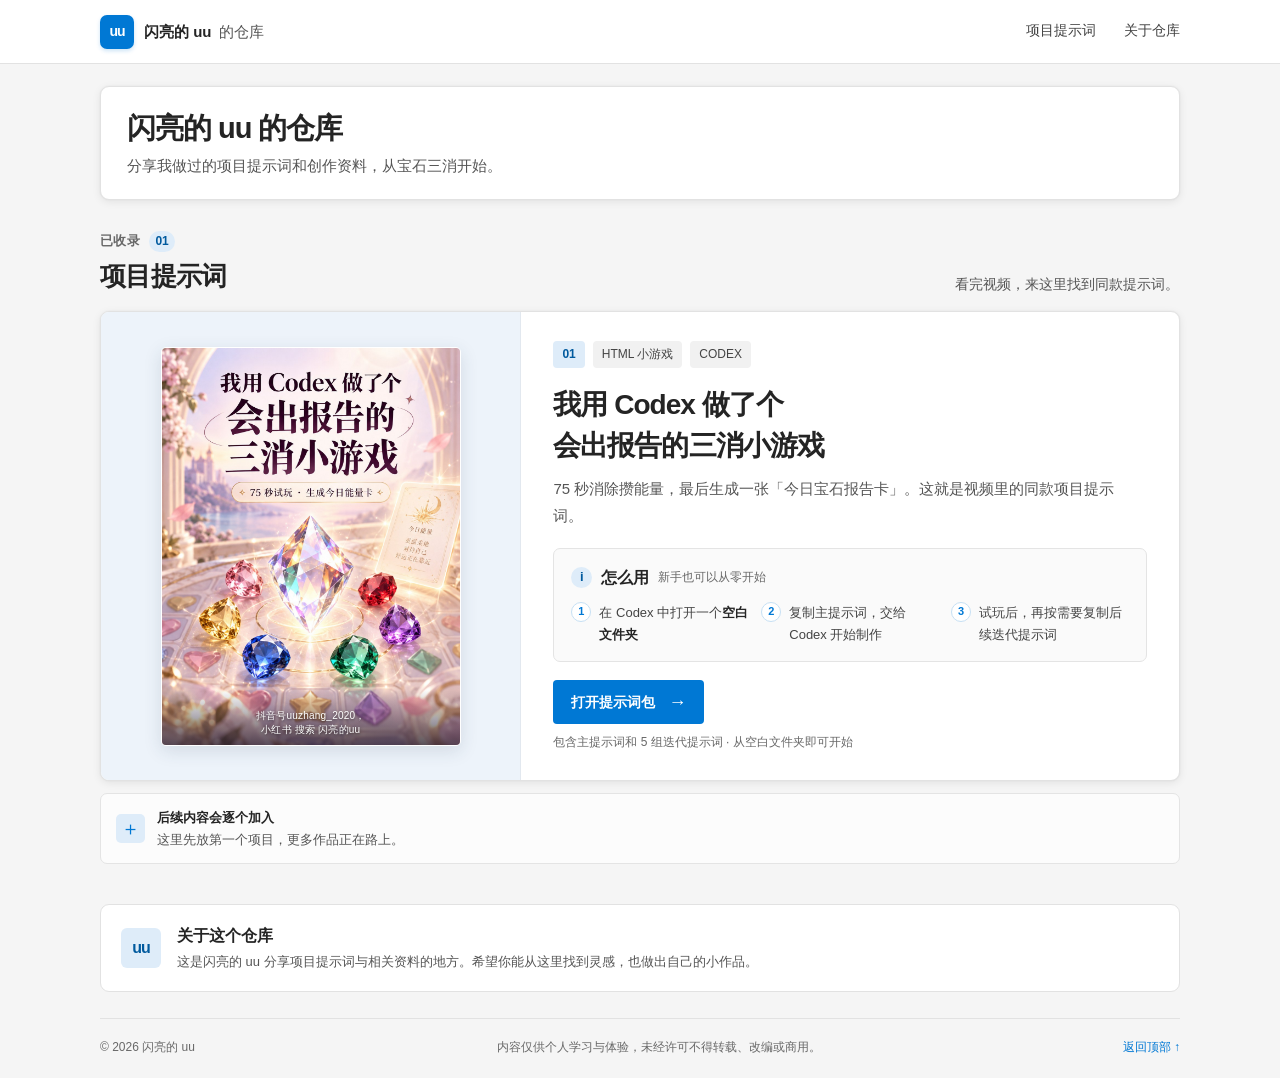
==== index.html @ 87e0e2cd "Publish responsive prompt library website" ====
<!doctype html>
<html lang="zh-CN">
<head>
  <meta charset="utf-8">
  <meta name="viewport" content="width=device-width, initial-scale=1">
  <meta name="theme-color" content="#f5f5f5">
  <meta name="description" content="闪亮的 uu 的仓库：分享项目提示词、创作资料和从零复现的方法。">
  <title>闪亮的 uu 的仓库</title>
  <link rel="stylesheet" href="./fluent.css">
</head>
<body id="top">
  <header class="topbar">
    <div class="container topbar-inner">
      <a class="brand" href="./index.html" aria-label="闪亮的 uu 的仓库首页">
        <span class="brand-mark" aria-hidden="true">uu</span>
        <span class="brand-name">闪亮的 uu <span>的仓库</span></span>
      </a>
      <nav class="top-nav" aria-label="主导航">
        <a href="#projects">项目提示词</a>
        <a href="#about">关于仓库</a>
      </nav>
    </div>
  </header>

  <main class="container">
    <section class="welcome surface" aria-labelledby="page-title">
      <h1 id="page-title">闪亮的 uu 的仓库</h1>
      <p class="welcome-description">分享我做过的项目提示词和创作资料，从宝石三消开始。</p>
    </section>

    <section class="projects" id="projects" aria-labelledby="projects-title">
      <div class="section-heading">
        <div>
          <p class="eyebrow">已收录 <span class="count-pill">01</span></p>
          <h2 id="projects-title">项目提示词</h2>
        </div>
        <p class="section-description">看完视频，来这里找到同款提示词。</p>
      </div>

      <article class="project-card surface">
        <figure class="project-cover">
          <div class="cover-frame">
            <img src="./assets/gem-game-cover-3x4.jpg" alt="短视频封面：我用 Codex 做了个会出报告的三消小游戏">
            <div class="cover-watermark" aria-label="抖音号 uuzhang_2020，小红书搜索 闪亮的 uu">
              <span>抖音号uuzhang_2020，</span>
              <span>小红书 搜索 闪亮的uu</span>
            </div>
          </div>
        </figure>
        <div class="project-content">
          <div class="project-tags"><span>01</span><span>HTML 小游戏</span><span>CODEX</span></div>
          <h3>我用 Codex 做了个<br>会出报告的三消小游戏</h3>
          <p class="project-description">75 秒消除攒能量，最后生成一张「今日宝石报告卡」。这就是视频里的同款项目提示词。</p>

          <div class="how-to" aria-labelledby="howto-title">
            <div class="how-to-heading"><span class="how-to-icon" aria-hidden="true">i</span><h4 id="howto-title">怎么用</h4><span>新手也可以从零开始</span></div>
            <ol>
              <li><span>1</span><p>在 Codex 中打开一个<strong>空白文件夹</strong></p></li>
              <li><span>2</span><p>复制主提示词，交给 Codex 开始制作</p></li>
              <li><span>3</span><p>试玩后，再按需要复制后续迭代提示词</p></li>
            </ol>
          </div>

          <a class="button button-primary" href="./gem-match.html">打开提示词包 <span aria-hidden="true">→</span></a>
          <p class="project-footnote">包含主提示词和 5 组迭代提示词 · 从空白文件夹即可开始</p>
        </div>
      </article>
      <div class="future-note"><span class="future-icon" aria-hidden="true">＋</span><p><strong>后续内容会逐个加入</strong><br><span>这里先放第一个项目，更多作品正在路上。</span></p></div>
    </section>

    <section class="about surface" id="about">
      <div class="about-mark" aria-hidden="true">uu</div>
      <div><h2>关于这个仓库</h2><p>这是闪亮的 uu 分享项目提示词与相关资料的地方。希望你能从这里找到灵感，也做出自己的小作品。</p></div>
    </section>
  </main>

  <footer class="container footer">
    <span>© 2026 闪亮的 uu</span>
    <span>内容仅供个人学习与体验，未经许可不得转载、改编或商用。</span>
    <a href="#top">返回顶部 ↑</a>
  </footer>
</body>
</html>
---- fluent.css ----
:root {
  color-scheme: light;
  --page: #f5f5f5;
  --surface: #fff;
  --ink: #242424;
  --muted: #555;
  --subtle: #686868;
  --line: #e2e2e2;
  --blue: #0078d4;
  --blue-hover: #106ebe;
  --blue-soft: #eff6fc;
  --blue-line: #c7e0f4;
  --radius: 9px;
  --shadow: 0 2px 8px rgba(0, 0, 0, .08), 0 0 2px rgba(0, 0, 0, .06);
  font-family: "Segoe UI", "Segoe UI Variable", "Microsoft YaHei UI", "Microsoft YaHei", sans-serif;
}

* { box-sizing: border-box; }
html { scroll-behavior: smooth; }
body { margin: 0; color: var(--ink); background: var(--page); font-size: 15px; line-height: 1.6; -webkit-font-smoothing: antialiased; }
button, a { font: inherit; }
a { color: var(--blue); }
.container { width: min(1080px, calc(100% - 48px)); margin-inline: auto; }
.surface { background: var(--surface); border: 1px solid var(--line); border-radius: var(--radius); box-shadow: var(--shadow); }

.topbar { height: 64px; background: #fff; border-bottom: 1px solid var(--line); }
.topbar-inner { height: 100%; display: flex; align-items: center; justify-content: space-between; }
.brand { display: inline-flex; align-items: center; gap: 10px; color: var(--ink); text-decoration: none; }
.brand-mark { display: grid; place-items: center; width: 34px; height: 34px; border-radius: 7px; background: var(--blue); color: #fff; font-size: 14px; font-weight: 700; letter-spacing: -1px; box-shadow: 0 2px 4px #0078d433; }
.brand-name { font-size: 15px; font-weight: 600; }
.brand-name span { margin-left: 3px; color: var(--muted); font-weight: 400; }
.top-nav { display: flex; align-items: center; gap: 28px; height: 100%; }
.top-nav a, .back-link { height: 100%; display: inline-flex; align-items: center; color: #424242; text-decoration: none; font-size: 14px; }
.top-nav a { border-bottom: 2px solid transparent; }
.top-nav a:hover, .top-nav a:focus-visible { color: var(--blue); border-color: var(--blue); }
.back-link { height: auto; gap: 8px; color: var(--blue); }

/* A quiet welcome area: title and one-line description only. */
.welcome { margin-top: 22px; padding: 22px 26px 20px; }
.welcome h1 { margin: 0; font-size: 29px; line-height: 1.35; letter-spacing: -.035em; font-weight: 650; }
.welcome-description { margin: 5px 0 0; color: var(--muted); font-size: 15px; line-height: 1.7; }

.projects { padding: 31px 0 26px; }
.section-heading { display: flex; align-items: end; justify-content: space-between; margin-bottom: 14px; }
.section-heading .eyebrow { margin: 0 0 4px; }
.eyebrow { margin: 0 0 12px; display: flex; align-items: center; gap: 9px; color: var(--subtle); font-size: 13px; font-weight: 600; letter-spacing: .035em; }
.count-pill { min-width: 25px; height: 21px; display: inline-grid; place-items: center; padding: 0 6px; border-radius: 11px; color: #005a9e; background: #deecf9; font-size: 12px; letter-spacing: 0; }
.section-heading h2 { margin: 0; font-size: 26px; font-weight: 600; letter-spacing: -.025em; }
.section-description { margin: 0 1px 2px 16px; color: var(--muted); text-align: right; font-size: 14px; }

.project-card { display: grid; grid-template-columns: minmax(290px, .78fr) minmax(0, 1.22fr); min-height: 0; overflow: hidden; }
.project-cover { position: relative; display: flex; align-items: center; justify-content: center; margin: 0; padding: 20px; background: #edf3fa; border-right: 1px solid #e2e8ef; }
.cover-frame { position: relative; width: min(100%, 300px); overflow: hidden; border: 1px solid #fff; border-radius: 5px; box-shadow: 0 5px 18px #263b5222; }
.cover-frame img { display: block; width: 100%; height: auto; aspect-ratio: 3 / 4; object-fit: cover; }
.cover-watermark { position: absolute; right: 0; bottom: 0; left: 0; display: grid; gap: 1px; padding: 19px 8px 8px; background: linear-gradient(180deg, transparent 0%, #21172bbd 100%); color: #fff; text-align: center; text-shadow: 0 1px 3px #0009; font-size: 10px; line-height: 1.35; letter-spacing: .02em; }
.project-content { padding: 29px 32px 28px; align-self: center; }
.project-tags { display: flex; flex-wrap: wrap; align-items: center; gap: 8px; }
.project-tags span { padding: 4px 9px; border-radius: 4px; background: #f1f1f1; color: #444; font-size: 12px; }
.project-tags span:first-child { color: #005a9e; background: #deecf9; font-weight: 700; }
.project-content h3 { margin: 17px 0 8px; font-size: 28px; line-height: 1.45; font-weight: 600; letter-spacing: -.035em; }
.project-description { max-width: 570px; margin: 0 0 19px; color: var(--muted); font-size: 15px; line-height: 1.8; }
.how-to { padding: 16px 17px; border: 1px solid #e4e4e4; border-radius: 7px; background: #fafafa; }
.how-to-heading { display: flex; align-items: center; gap: 9px; margin-bottom: 12px; }
.how-to-icon { flex: 0 0 auto; display: grid; place-items: center; width: 21px; height: 21px; border-radius: 50%; color: #005a9e; background: #deecf9; font-size: 13px; font-weight: 700; font-style: normal; }
.how-to-heading h4, .how-to-heading h2 { margin: 0; font-size: 16px; font-weight: 600; }
.how-to-heading>span:last-child { color: var(--subtle); font-size: 12px; }
.how-to ol { display: grid; grid-template-columns: repeat(3, 1fr); gap: 12px; margin: 0; padding: 0; list-style: none; }
.how-to li { display: grid; grid-template-columns: 21px 1fr; gap: 7px; align-items: start; }
.how-to li>span { display: grid; place-items: center; width: 20px; height: 20px; border-radius: 50%; color: var(--blue); background: white; border: 1px solid var(--blue-line); font-size: 11px; font-weight: 600; }
.how-to li p { margin: 0; color: #444; font-size: 13px; line-height: 1.65; }
.how-to li strong { color: #252525; font-weight: 650; }
.button { min-height: 44px; padding: 0 17px; display: inline-flex; align-items: center; justify-content: center; gap: 13px; border: 1px solid transparent; border-radius: 4px; font-size: 14px; font-weight: 600; text-decoration: none; cursor: pointer; transition: background-color .15s ease, box-shadow .15s ease; }
.button-primary { color: white; background: var(--blue); }
.button-primary:hover, .button-primary:focus-visible { background: var(--blue-hover); box-shadow: 0 2px 5px #0002; }
.project-content>.button { margin-top: 18px; }
.project-content>.button span { font-size: 18px; }
.project-footnote { margin: 9px 0 0; color: var(--subtle); font-size: 12px; }
.future-note { display: flex; align-items: center; gap: 12px; margin-top: 12px; padding: 13px 15px; border: 1px solid #e4e4e4; border-radius: 7px; background: #ffffffba; }
.future-icon { flex: 0 0 auto; display: grid; place-items: center; width: 29px; height: 29px; color: var(--blue); background: #deecf9; border-radius: 5px; font-size: 19px; }
.future-note p { margin: 0; font-size: 13px; line-height: 1.65; }
.future-note strong { font-weight: 600; }
.future-note p span { color: var(--muted); }
.about { display: flex; align-items: center; gap: 16px; margin: 14px 0 26px; padding: 18px 20px; box-shadow: none; }
.about-mark { flex: 0 0 auto; width: 40px; height: 40px; display: grid; place-items: center; border-radius: 6px; color: #005a9e; background: #deecf9; font-size: 16px; font-weight: 700; letter-spacing: -1px; }
.about h2 { margin: 0 0 3px; font-size: 16px; font-weight: 600; }
.about p { margin: 0; color: var(--muted); font-size: 13px; }
.footer { min-height: 60px; display: flex; align-items: center; justify-content: space-between; gap: 15px; border-top: 1px solid var(--line); color: var(--subtle); font-size: 12px; }
.footer a { color: var(--blue); text-decoration: none; white-space: nowrap; }

/* Prompt reader */
.prompt-container { max-width: 900px; padding-top: 19px; padding-bottom: 36px; }
.breadcrumb { display: flex; align-items: center; gap: 9px; color: var(--subtle); font-size: 13px; }
.breadcrumb a { color: var(--blue); text-decoration: none; }
.prompt-heading { padding: 30px 0 20px; }
.prompt-heading .eyebrow { margin-bottom: 9px; }
.prompt-heading h1 { margin: 0 0 8px; font-size: 34px; line-height: 1.35; font-weight: 600; letter-spacing: -.04em; }
.prompt-heading>p:not(.eyebrow) { max-width: 670px; margin: 0; color: var(--muted); font-size: 15px; line-height: 1.8; }
.prompt-tags { display: flex; flex-wrap: wrap; gap: 7px; margin-top: 12px; }
.prompt-tags span { padding: 4px 9px; border-radius: 4px; background: #ededed; color: #444; font-size: 12px; }
.how-to-detail { margin-bottom: 13px; padding: 16px 18px; background: #fff; }
.how-to-detail .how-to-heading { margin-bottom: 12px; }
.how-to-detail .how-to-heading h2 { font-size: 16px; }
.how-to-detail .how-to-heading>span:last-child { margin-left: 2px; }
.how-to-detail ol { grid-template-columns: repeat(3, 1fr); }
.how-to-detail li p { font-size: 13px; }
.how-to-tip { margin: 11px 0 0; padding-top: 9px; border-top: 1px solid #eee; color: var(--subtle); font-size: 12px; }
.prompt-tools { position: sticky; top: 0; z-index: 5; display: flex; align-items: center; justify-content: space-between; gap: 14px; margin: 0 -1px 12px; padding: 10px 0; background: #f5f5f5ee; border-bottom: 1px solid var(--line); backdrop-filter: blur(10px); }
.load-status { display: flex; align-items: center; gap: 8px; color: var(--muted); font-size: 13px; }
.load-status .status-dot { flex: 0 0 auto; width: 8px; height: 8px; background: #107c10; border-radius: 50%; }
.tool-buttons { display: flex; gap: 8px; }
.tool-buttons .button { min-height: 42px; font-size: 13px; }
.tool-buttons .button span { font-size: 16px; }
.button:disabled { cursor: wait; opacity: .55; }
.button-secondary { color: #333; background: white; border-color: #d1d1d1; }
.button-secondary:hover { background: #f8f8f8; border-color: #bdbdbd; }
.prompt-document { padding: 26px 32px 36px; overflow: hidden; }
.prompt-document h1 { margin: 0 0 12px; padding-bottom: 15px; border-bottom: 1px solid var(--line); font-size: 26px; line-height: 1.45; font-weight: 600; }
.prompt-document h2 { margin: 26px 0 9px; font-size: 19px; font-weight: 600; line-height: 1.5; }
.prompt-document p { margin: 10px 0; color: #383838; font-size: 14px; line-height: 1.9; }
.prompt-document ol, .prompt-document ul { padding-left: 23px; color: #383838; }
.prompt-document li { margin: 6px 0; padding-left: 2px; font-size: 14px; line-height: 1.85; }
.prompt-document li::marker { color: var(--blue); }
.prompt-document code { padding: 2px 5px; border-radius: 3px; background: #f3f3f3; color: #333; font-family: Consolas, "Courier New", monospace; font-size: .95em; }
.prompt-document pre { position: relative; margin: 13px 0 20px; padding: 17px 18px; overflow: auto; border: 1px solid #dedede; border-radius: 6px; background: #f7f7f7; color: #333; white-space: pre-wrap; overflow-wrap: anywhere; font: 12px/1.85 Consolas, "Courier New", monospace; }
.prompt-document pre code { padding: 0; color: inherit; background: transparent; font: inherit; }
.prompt-document .copy-snippet { float: right; margin: 0 0 8px 10px; padding: 5px 9px; border: 1px solid #d1d1d1; border-radius: 3px; background: #fff; color: #005a9e; font: 12px "Segoe UI", sans-serif; cursor: pointer; }
.prompt-document .copy-snippet:hover { border-color: var(--blue); background: var(--blue-soft); }
.prompt-document .doc-rule { height: 1px; margin: 23px 0; border: 0; background: var(--line); }
.document-loading { min-height: 180px; display: grid; place-content: center; justify-items: center; color: var(--muted); font-size: 14px; }
.loading-icon { color: var(--blue); font-size: 24px; }
.rights-note { display: flex; gap: 10px; margin-top: 12px; padding: 13px 15px; border: 1px solid #e1e1e1; border-radius: 6px; background: #fff; }
.rights-icon { color: var(--blue); font-size: 17px; }
.rights-note p { margin: 0; color: var(--muted); font-size: 12px; line-height: 1.8; }
.rights-note strong { color: #333; font-size: 13px; }
.bottom-back { display: inline-flex; margin: 17px 0; color: var(--blue); font-size: 14px; text-decoration: none; }
.bottom-back:hover { text-decoration: underline; }
.toast { position: fixed; z-index: 10; left: 50%; bottom: 22px; transform: translate(-50%, 12px); padding: 11px 16px; border-radius: 5px; background: #323130; color: #fff; font-size: 13px; box-shadow: 0 4px 12px #0003; opacity: 0; pointer-events: none; transition: opacity .18s ease, transform .18s ease; }
.toast.show { transform: translate(-50%, 0); opacity: 1; }

@media (max-width: 760px) {
  .container { width: min(100% - 32px, 620px); }
  .project-card { grid-template-columns: 1fr; }
  .project-cover { padding: 16px; border-right: 0; border-bottom: 1px solid #e2e8ef; }
  .cover-frame { width: min(100%, 300px); }
  .project-content { padding: 25px 24px 27px; }
  .how-to ol, .how-to-detail ol { grid-template-columns: 1fr; gap: 9px; }
  .how-to li { grid-template-columns: 21px 1fr; }
  .how-to li p, .how-to-detail li p { font-size: 14px; }
  .footer { flex-wrap: wrap; padding: 12px 0; }
  .footer span:nth-child(2) { order: 3; width: 100%; }
}

@media (max-width: 480px) {
  .container { width: calc(100% - 24px); }
  .topbar { height: 58px; }
  .brand-mark { width: 32px; height: 32px; font-size: 13px; }
  .brand-name { font-size: 14px; }
  .top-nav { gap: 15px; }
  .top-nav a { font-size: 12px; }
  .welcome { margin-top: 14px; padding: 18px 17px; }
  .welcome h1 { font-size: 25px; }
  .welcome-description { margin-top: 3px; font-size: 13px; }
  .projects { padding-top: 23px; }
  .section-heading { align-items: center; gap: 8px; }
  .section-heading h2 { font-size: 22px; }
  .section-description { font-size: 12px; }
  .project-cover { padding: 12px; }
  .cover-frame { width: min(100%, 230px); }
  .cover-watermark { padding: 16px 6px 7px; font-size: 9px; }
  .project-content { padding: 21px 16px 23px; }
  .project-content h3 { font-size: 23px; }
  .project-description { font-size: 14px; }
  .how-to { padding: 14px; }
  .how-to li p, .how-to-detail li p { font-size: 13px; }
  .project-footnote { font-size: 11px; line-height: 1.65; }
  .future-note { padding: 12px; }
  .about { align-items: flex-start; padding: 14px; }
  .about-mark { width: 35px; height: 35px; }
  .about p { font-size: 12px; line-height: 1.7; }
  .footer { font-size: 11px; }
  .prompt-container { padding-top: 14px; }
  .prompt-heading { padding: 23px 0 16px; }
  .prompt-heading h1 { font-size: 27px; }
  .prompt-heading>p:not(.eyebrow) { font-size: 14px; }
  .prompt-tags span { font-size: 11px; }
  .how-to-detail { padding: 14px; }
  .prompt-tools { position: static; align-items: flex-start; flex-direction: column; padding: 10px 0; }
  .tool-buttons { width: 100%; }
  .tool-buttons .button { flex: 1; min-height: 43px; padding: 0 9px; gap: 8px; font-size: 11px; }
  .prompt-document { padding: 20px 15px 27px; }
  .prompt-document h1 { font-size: 21px; }
  .prompt-document h2 { font-size: 17px; }
  .prompt-document p, .prompt-document li { font-size: 13px; }
  .prompt-document pre { padding: 14px 11px; font-size: 11px; }
  .prompt-document .copy-snippet { font-size: 11px; }
  .rights-note p { font-size: 11px; }
}

@media (prefers-reduced-motion: reduce) {
  *, *::before, *::after { scroll-behavior: auto !important; transition-duration: .01ms !important; }
}
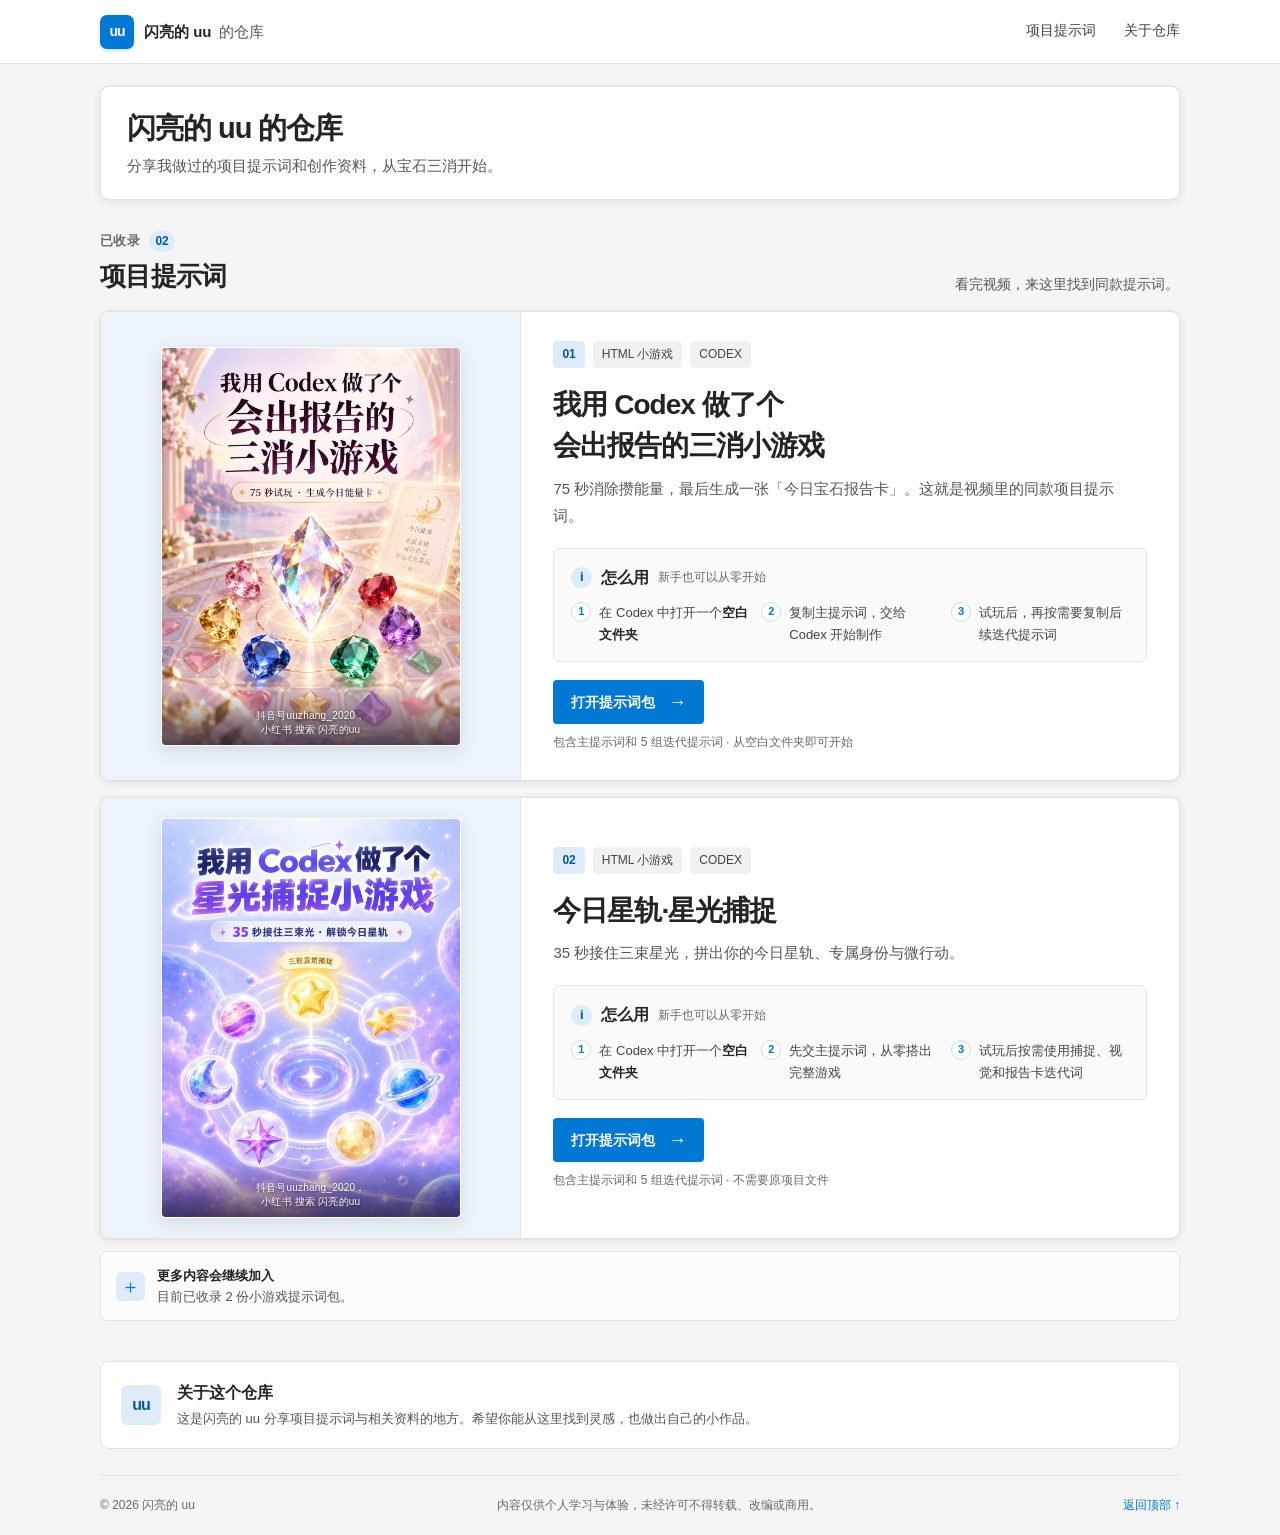
==== commit be36ca8a: "Add Today Star Orbit prompt pack" ====
--- a/index.html
+++ b/index.html
@@ -31,7 +31,7 @@
     <section class="projects" id="projects" aria-labelledby="projects-title">
       <div class="section-heading">
         <div>
-          <p class="eyebrow">已收录 <span class="count-pill">01</span></p>
+          <p class="eyebrow">已收录 <span class="count-pill">02</span></p>
           <h2 id="projects-title">项目提示词</h2>
         </div>
         <p class="section-description">看完视频，来这里找到同款提示词。</p>
@@ -65,7 +65,36 @@
           <p class="project-footnote">包含主提示词和 5 组迭代提示词 · 从空白文件夹即可开始</p>
         </div>
       </article>
-      <div class="future-note"><span class="future-icon" aria-hidden="true">＋</span><p><strong>后续内容会逐个加入</strong><br><span>这里先放第一个项目，更多作品正在路上。</span></p></div>
+
+      <article class="project-card surface">
+        <figure class="project-cover">
+          <div class="cover-frame">
+            <img src="./assets/today-star-orbit-cover-3x4.jpg" alt="短视频封面：我用 Codex 做了个星光捕捉小游戏">
+            <div class="cover-watermark" aria-label="抖音号 uuzhang_2020，小红书搜索 闪亮的 uu">
+              <span>抖音号uuzhang_2020，</span>
+              <span>小红书 搜索 闪亮的uu</span>
+            </div>
+          </div>
+        </figure>
+        <div class="project-content">
+          <div class="project-tags"><span>02</span><span>HTML 小游戏</span><span>CODEX</span></div>
+          <h3>今日星轨·星光捕捉</h3>
+          <p class="project-description">35 秒接住三束星光，拼出你的今日星轨、专属身份与微行动。</p>
+
+          <div class="how-to" aria-labelledby="orbit-howto-title">
+            <div class="how-to-heading"><span class="how-to-icon" aria-hidden="true">i</span><h4 id="orbit-howto-title">怎么用</h4><span>新手也可以从零开始</span></div>
+            <ol>
+              <li><span>1</span><p>在 Codex 中打开一个<strong>空白文件夹</strong></p></li>
+              <li><span>2</span><p>先交主提示词，从零搭出完整游戏</p></li>
+              <li><span>3</span><p>试玩后按需使用捕捉、视觉和报告卡迭代词</p></li>
+            </ol>
+          </div>
+
+          <a class="button button-primary" href="./today-star-orbit.html">打开提示词包 <span aria-hidden="true">→</span></a>
+          <p class="project-footnote">包含主提示词和 5 组迭代提示词 · 不需要原项目文件</p>
+        </div>
+      </article>
+      <div class="future-note"><span class="future-icon" aria-hidden="true">＋</span><p><strong>更多内容会继续加入</strong><br><span>目前已收录 2 份小游戏提示词包。</span></p></div>
     </section>
 
     <section class="about surface" id="about">
--- a/fluent.css
+++ b/fluent.css
@@ -49,6 +49,7 @@
 .section-description { margin: 0 1px 2px 16px; color: var(--muted); text-align: right; font-size: 14px; }
 
 .project-card { display: grid; grid-template-columns: minmax(290px, .78fr) minmax(0, 1.22fr); min-height: 0; overflow: hidden; }
+.project-card + .project-card { margin-top: 16px; }
 .project-cover { position: relative; display: flex; align-items: center; justify-content: center; margin: 0; padding: 20px; background: #edf3fa; border-right: 1px solid #e2e8ef; }
 .cover-frame { position: relative; width: min(100%, 300px); overflow: hidden; border: 1px solid #fff; border-radius: 5px; box-shadow: 0 5px 18px #263b5222; }
 .cover-frame img { display: block; width: 100%; height: auto; aspect-ratio: 3 / 4; object-fit: cover; }
